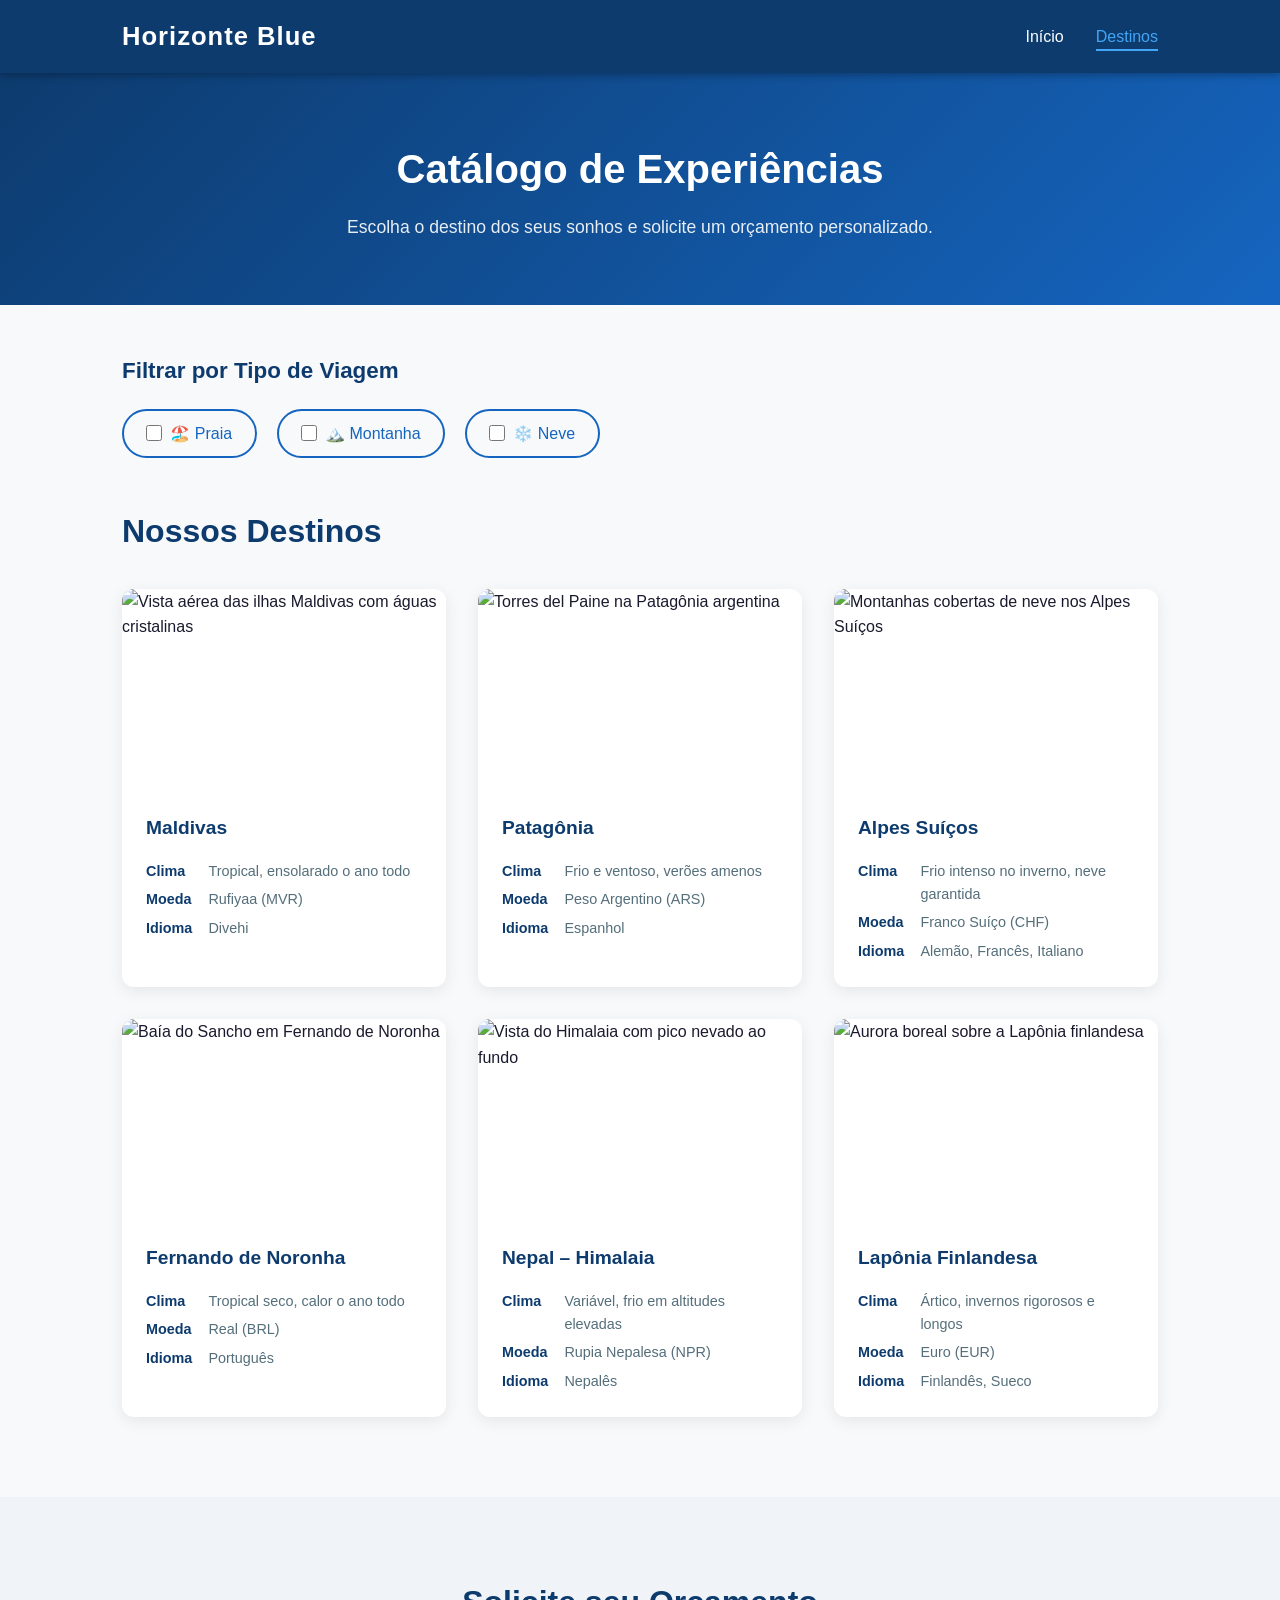
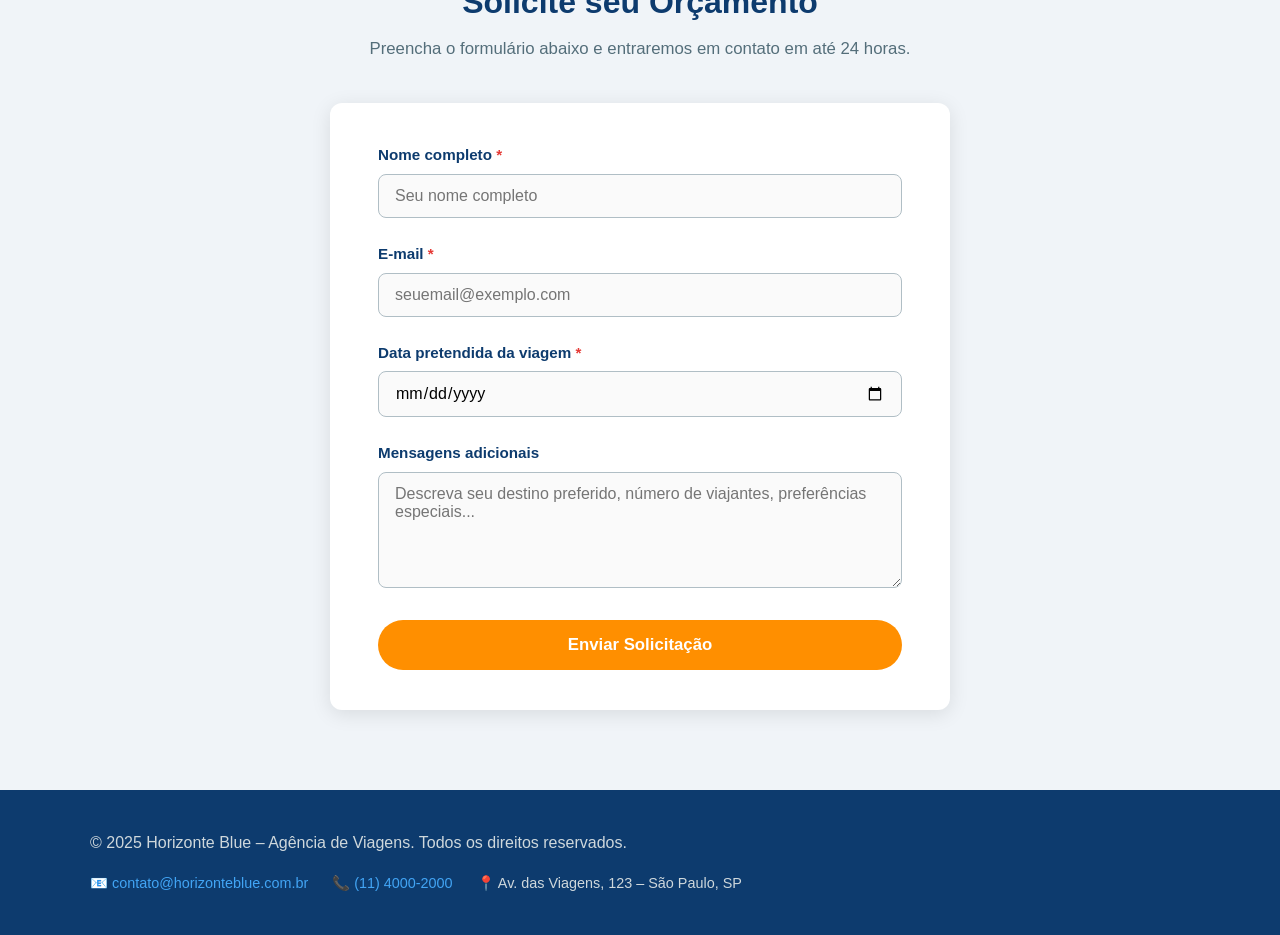
==== destinos.html @ 7f0219a8 "Create Horizonte Blue travel agency website (index.html, destinos.html, style.css) Agent-Logs-Url: h" ====
<!DOCTYPE html>
<html lang="pt-BR">
  <head>
    <meta charset="UTF-8" />
    <meta name="viewport" content="width=device-width, initial-scale=1.0" />
    <title>Destinos – Horizonte Blue</title>
    <link rel="stylesheet" href="style.css" />
  </head>
  <body>

    <header>
      <div class="header-inner">
        <h1 class="logo">Horizonte Blue</h1>
        <nav>
          <ul>
            <li><a href="index.html">Início</a></li>
            <li><a href="destinos.html" class="active">Destinos</a></li>
          </ul>
        </nav>
      </div>
    </header>

    <main>

      <!-- Título da Página -->
      <section class="page-hero">
        <h2>Catálogo de Experiências</h2>
        <p>Escolha o destino dos seus sonhos e solicite um orçamento personalizado.</p>
      </section>

      <!-- Filtros -->
      <section class="filters" id="filtros">
        <h2>Filtrar por Tipo de Viagem</h2>
        <form class="filter-form">
          <label class="filter-label">
            <input type="checkbox" name="tipo" value="praia" />
            🏖️ Praia
          </label>
          <label class="filter-label">
            <input type="checkbox" name="tipo" value="montanha" />
            🏔️ Montanha
          </label>
          <label class="filter-label">
            <input type="checkbox" name="tipo" value="neve" />
            ❄️ Neve
          </label>
        </form>
      </section>

      <!-- Cards de Destinos -->
      <section class="destinations" id="destinos">
        <h2>Nossos Destinos</h2>
        <div class="cards-grid">

          <!-- Card 1 – Maldivas -->
          <article class="card" data-tipo="praia">
            <img
              src="https://images.unsplash.com/photo-1507525428034-b723cf961d3e?w=600&q=80"
              alt="Vista aérea das ilhas Maldivas com águas cristalinas"
            />
            <div class="card-body">
              <h3>Maldivas</h3>
              <dl>
                <dt>Clima</dt>
                <dd>Tropical, ensolarado o ano todo</dd>
                <dt>Moeda</dt>
                <dd>Rufiyaa (MVR)</dd>
                <dt>Idioma</dt>
                <dd>Divehi</dd>
              </dl>
            </div>
          </article>

          <!-- Card 2 – Patagônia -->
          <article class="card" data-tipo="montanha">
            <img
              src="https://images.unsplash.com/photo-1501854140801-50d01698950b?w=600&q=80"
              alt="Torres del Paine na Patagônia argentina"
            />
            <div class="card-body">
              <h3>Patagônia</h3>
              <dl>
                <dt>Clima</dt>
                <dd>Frio e ventoso, verões amenos</dd>
                <dt>Moeda</dt>
                <dd>Peso Argentino (ARS)</dd>
                <dt>Idioma</dt>
                <dd>Espanhol</dd>
              </dl>
            </div>
          </article>

          <!-- Card 3 – Alpes Suíços -->
          <article class="card" data-tipo="neve">
            <img
              src="https://images.unsplash.com/photo-1531366936337-7c912a4589a7?w=600&q=80"
              alt="Montanhas cobertas de neve nos Alpes Suíços"
            />
            <div class="card-body">
              <h3>Alpes Suíços</h3>
              <dl>
                <dt>Clima</dt>
                <dd>Frio intenso no inverno, neve garantida</dd>
                <dt>Moeda</dt>
                <dd>Franco Suíço (CHF)</dd>
                <dt>Idioma</dt>
                <dd>Alemão, Francês, Italiano</dd>
              </dl>
            </div>
          </article>

          <!-- Card 4 – Fernando de Noronha -->
          <article class="card" data-tipo="praia">
            <img
              src="https://images.unsplash.com/photo-1589182373726-e4f658ab50f0?w=600&q=80"
              alt="Baía do Sancho em Fernando de Noronha"
            />
            <div class="card-body">
              <h3>Fernando de Noronha</h3>
              <dl>
                <dt>Clima</dt>
                <dd>Tropical seco, calor o ano todo</dd>
                <dt>Moeda</dt>
                <dd>Real (BRL)</dd>
                <dt>Idioma</dt>
                <dd>Português</dd>
              </dl>
            </div>
          </article>

          <!-- Card 5 – Nepal -->
          <article class="card" data-tipo="montanha">
            <img
              src="https://images.unsplash.com/photo-1544735716-392fe2489ffa?w=600&q=80"
              alt="Vista do Himalaia com pico nevado ao fundo"
            />
            <div class="card-body">
              <h3>Nepal – Himalaia</h3>
              <dl>
                <dt>Clima</dt>
                <dd>Variável, frio em altitudes elevadas</dd>
                <dt>Moeda</dt>
                <dd>Rupia Nepalesa (NPR)</dd>
                <dt>Idioma</dt>
                <dd>Nepalês</dd>
              </dl>
            </div>
          </article>

          <!-- Card 6 – Lapônia -->
          <article class="card" data-tipo="neve">
            <img
              src="https://images.unsplash.com/photo-1579033461380-adb47c3eb938?w=600&q=80"
              alt="Aurora boreal sobre a Lapônia finlandesa"
            />
            <div class="card-body">
              <h3>Lapônia Finlandesa</h3>
              <dl>
                <dt>Clima</dt>
                <dd>Ártico, invernos rigorosos e longos</dd>
                <dt>Moeda</dt>
                <dd>Euro (EUR)</dd>
                <dt>Idioma</dt>
                <dd>Finlandês, Sueco</dd>
              </dl>
            </div>
          </article>

        </div>
      </section>

      <!-- Formulário de Orçamento -->
      <section class="quote-form" id="orcamento">
        <h2>Solicite seu Orçamento</h2>
        <p class="section-subtitle">Preencha o formulário abaixo e entraremos em contato em até 24 horas.</p>
        <form action="#" method="post" class="form">
          <div class="form-group">
            <label for="nome">Nome completo <span class="required">*</span></label>
            <input
              type="text"
              id="nome"
              name="nome"
              placeholder="Seu nome completo"
              required
            />
          </div>
          <div class="form-group">
            <label for="email">E-mail <span class="required">*</span></label>
            <input
              type="email"
              id="email"
              name="email"
              placeholder="seuemail@exemplo.com"
              required
            />
          </div>
          <div class="form-group">
            <label for="data">Data pretendida da viagem <span class="required">*</span></label>
            <input
              type="date"
              id="data"
              name="data"
              required
            />
          </div>
          <div class="form-group">
            <label for="mensagem">Mensagens adicionais</label>
            <textarea
              id="mensagem"
              name="mensagem"
              rows="5"
              placeholder="Descreva seu destino preferido, número de viajantes, preferências especiais..."
            ></textarea>
          </div>
          <button type="submit" class="btn-primary">Enviar Solicitação</button>
        </form>
      </section>

    </main>

    <footer>
      <div class="footer-inner">
        <p>&copy; 2025 Horizonte Blue – Agência de Viagens. Todos os direitos reservados.</p>
        <address>
          <p>📧 <a href="mailto:contato@horizonteblue.com.br">contato@horizonteblue.com.br</a></p>
          <p>📞 <a href="tel:+551140002000">(11) 4000-2000</a></p>
          <p>📍 Av. das Viagens, 123 – São Paulo, SP</p>
        </address>
      </div>
    </footer>

  </body>
</html>
---- style.css ----
/* =====================================================
   style.css – Horizonte Blue Agência de Viagens
   ===================================================== */

/* ── Reset & Base ── */
*, *::before, *::after {
  box-sizing: border-box;
  margin: 0;
  padding: 0;
}

html {
  scroll-behavior: smooth;
}

body {
  font-family: 'Segoe UI', Tahoma, Geneva, Verdana, sans-serif;
  font-size: 16px;
  line-height: 1.6;
  color: #1a1a2e;
  background-color: #f8f9fa;
}

img {
  max-width: 100%;
  height: auto;
  display: block;
}

a {
  color: inherit;
  text-decoration: none;
}

ul {
  list-style: none;
}

/* ── Colors ── */
:root {
  --blue-dark:   #0d3b6e;
  --blue-mid:    #1565c0;
  --blue-light:  #42a5f5;
  --accent:      #ff8f00;
  --accent-dark: #e65100;
  --white:       #ffffff;
  --gray-light:  #f0f4f8;
  --gray-mid:    #b0bec5;
  --text-dark:   #1a1a2e;
}

/* ── Typography helpers ── */
h2 {
  font-size: 2rem;
  color: var(--blue-dark);
  margin-bottom: 0.5rem;
}

h3 {
  font-size: 1.25rem;
  color: var(--blue-dark);
  margin-bottom: 0.5rem;
}

.section-subtitle {
  color: #546e7a;
  margin-bottom: 2rem;
  font-size: 1.05rem;
}

/* ── Header ── */
header {
  background-color: var(--blue-dark);
  color: var(--white);
  position: sticky;
  top: 0;
  z-index: 100;
  box-shadow: 0 2px 8px rgba(0, 0, 0, 0.3);
}

.header-inner {
  max-width: 1100px;
  margin: 0 auto;
  padding: 1rem 2rem;
  display: flex;
  align-items: center;
  justify-content: space-between;
  flex-wrap: wrap;
  gap: 1rem;
}

.logo {
  font-size: 1.6rem;
  font-weight: 700;
  letter-spacing: 1px;
  color: var(--white);
}

.logo span {
  color: var(--blue-light);
}

/* ── Navigation ── */
nav ul {
  display: flex;
  gap: 2rem;
}

nav a {
  color: var(--white);
  font-weight: 500;
  padding: 0.3rem 0;
  border-bottom: 2px solid transparent;
  transition: border-color 0.2s, color 0.2s;
}

nav a:hover,
nav a.active {
  color: var(--blue-light);
  border-bottom-color: var(--blue-light);
}

/* ── Hero / Banner ── */
.hero {
  background: linear-gradient(135deg, var(--blue-dark) 0%, var(--blue-mid) 60%, var(--blue-light) 100%);
  color: var(--white);
  text-align: center;
  padding: 6rem 2rem;
}

.hero-content {
  max-width: 700px;
  margin: 0 auto;
}

.hero h2 {
  font-size: 3rem;
  color: var(--white);
  margin-bottom: 1rem;
  text-shadow: 0 2px 6px rgba(0, 0, 0, 0.3);
}

.hero p {
  font-size: 1.15rem;
  margin-bottom: 2rem;
  opacity: 0.95;
}

/* ── Page Hero (destinos.html) ── */
.page-hero {
  background: linear-gradient(135deg, var(--blue-dark) 0%, var(--blue-mid) 100%);
  color: var(--white);
  text-align: center;
  padding: 4rem 2rem;
}

.page-hero h2 {
  font-size: 2.5rem;
  color: var(--white);
  margin-bottom: 0.75rem;
}

.page-hero p {
  font-size: 1.1rem;
  opacity: 0.9;
}

/* ── Button ── */
.btn-primary {
  display: inline-block;
  background-color: var(--accent);
  color: var(--white);
  font-weight: 700;
  font-size: 1rem;
  padding: 0.85rem 2.2rem;
  border-radius: 50px;
  border: none;
  cursor: pointer;
  transition: background-color 0.2s, transform 0.15s;
  text-decoration: none;
}

.btn-primary:hover {
  background-color: var(--accent-dark);
  transform: translateY(-2px);
}

/* ── Services ── */
.services {
  max-width: 1100px;
  margin: 0 auto;
  padding: 5rem 2rem;
  text-align: center;
}

.services h2 {
  margin-bottom: 0.5rem;
}

.services-list {
  display: grid;
  grid-template-columns: repeat(auto-fit, minmax(260px, 1fr));
  gap: 2rem;
  margin-top: 2.5rem;
}

.service-item {
  background: var(--white);
  border-radius: 12px;
  padding: 2.5rem 2rem;
  box-shadow: 0 4px 16px rgba(0, 0, 0, 0.08);
  transition: transform 0.2s, box-shadow 0.2s;
}

.service-item:hover {
  transform: translateY(-4px);
  box-shadow: 0 8px 24px rgba(0, 0, 0, 0.12);
}

.service-icon {
  font-size: 2.5rem;
  display: block;
  margin-bottom: 1rem;
}

.service-item p {
  color: #546e7a;
  font-size: 0.95rem;
}

/* ── Pricing Table ── */
.pricing {
  background-color: var(--gray-light);
  padding: 5rem 2rem;
  text-align: center;
}

.pricing h2 {
  margin-bottom: 0.5rem;
}

.table-wrapper {
  overflow-x: auto;
  max-width: 900px;
  margin: 0 auto;
}

table {
  width: 100%;
  border-collapse: collapse;
  background: var(--white);
  border-radius: 12px;
  overflow: hidden;
  box-shadow: 0 4px 20px rgba(0, 0, 0, 0.1);
}

thead tr {
  background-color: var(--blue-dark);
  color: var(--white);
}

th {
  padding: 1.1rem 1.5rem;
  font-size: 1rem;
  text-align: center;
}

th:first-child {
  text-align: left;
}

td {
  padding: 0.9rem 1.5rem;
  border-bottom: 1px solid #e0e0e0;
  text-align: center;
}

td:first-child {
  text-align: left;
  font-weight: 500;
  color: var(--blue-dark);
}

tbody tr:last-child td {
  border-bottom: none;
}

tbody tr:nth-child(even) {
  background-color: #f5f8ff;
}

.plan-econômico  { background-color: #37474f; }
.plan-executivo  { background-color: var(--blue-mid); }
.plan-vip        { background-color: var(--accent); }

.price-row td {
  background-color: var(--gray-light);
}

.price {
  font-size: 1.2rem;
  color: var(--blue-dark);
}

/* ── Video Section ── */
.video-section {
  max-width: 1100px;
  margin: 0 auto;
  padding: 5rem 2rem;
  text-align: center;
}

.video-section h2 {
  margin-bottom: 0.5rem;
}

.video-wrapper {
  position: relative;
  padding-bottom: 56.25%; /* 16:9 */
  height: 0;
  overflow: hidden;
  border-radius: 12px;
  box-shadow: 0 8px 32px rgba(0, 0, 0, 0.2);
  margin-top: 1.5rem;
}

.video-wrapper iframe {
  position: absolute;
  inset: 0;
  width: 100%;
  height: 100%;
  border: none;
}

/* ── Filters ── */
.filters {
  max-width: 1100px;
  margin: 0 auto;
  padding: 3rem 2rem 1rem;
}

.filters h2 {
  margin-bottom: 1.25rem;
  font-size: 1.4rem;
}

.filter-form {
  display: flex;
  flex-wrap: wrap;
  gap: 1.25rem;
}

.filter-label {
  display: flex;
  align-items: center;
  gap: 0.5rem;
  font-size: 1rem;
  font-weight: 500;
  cursor: pointer;
  padding: 0.6rem 1.4rem;
  border: 2px solid var(--blue-mid);
  border-radius: 50px;
  transition: background-color 0.2s, color 0.2s;
  color: var(--blue-mid);
}

.filter-label:hover {
  background-color: var(--blue-mid);
  color: var(--white);
}

.filter-label input[type="checkbox"] {
  accent-color: var(--blue-mid);
  width: 1rem;
  height: 1rem;
}

/* ── Destination Cards ── */
.destinations {
  max-width: 1100px;
  margin: 0 auto;
  padding: 2rem 2rem 5rem;
}

.destinations h2 {
  margin-bottom: 2rem;
}

.cards-grid {
  display: grid;
  grid-template-columns: repeat(auto-fill, minmax(300px, 1fr));
  gap: 2rem;
}

.card {
  background: var(--white);
  border-radius: 12px;
  overflow: hidden;
  box-shadow: 0 4px 16px rgba(0, 0, 0, 0.08);
  transition: transform 0.2s, box-shadow 0.2s;
}

.card:hover {
  transform: translateY(-4px);
  box-shadow: 0 8px 28px rgba(0, 0, 0, 0.14);
}

.card img {
  width: 100%;
  height: 200px;
  object-fit: cover;
}

.card-body {
  padding: 1.5rem;
}

.card-body h3 {
  margin-bottom: 1rem;
  font-size: 1.2rem;
}

/* ── Definition List (dl) ── */
dl {
  display: grid;
  grid-template-columns: auto 1fr;
  gap: 0.35rem 1rem;
}

dt {
  font-weight: 700;
  color: var(--blue-dark);
  font-size: 0.9rem;
  align-self: start;
}

dd {
  color: #546e7a;
  font-size: 0.9rem;
}

/* ── Quote Form ── */
.quote-form {
  background-color: var(--gray-light);
  padding: 5rem 2rem;
}

.quote-form h2 {
  text-align: center;
  margin-bottom: 0.5rem;
}

.quote-form .section-subtitle {
  text-align: center;
  margin-bottom: 2.5rem;
}

.form {
  max-width: 620px;
  margin: 0 auto;
  background: var(--white);
  padding: 2.5rem 3rem;
  border-radius: 12px;
  box-shadow: 0 4px 20px rgba(0, 0, 0, 0.1);
}

.form-group {
  margin-bottom: 1.5rem;
}

.form-group label {
  display: block;
  font-weight: 600;
  margin-bottom: 0.4rem;
  color: var(--blue-dark);
  font-size: 0.95rem;
}

.form-group input,
.form-group textarea {
  width: 100%;
  padding: 0.75rem 1rem;
  border: 1.5px solid #b0bec5;
  border-radius: 8px;
  font-size: 1rem;
  font-family: inherit;
  transition: border-color 0.2s, box-shadow 0.2s;
  background-color: #fafafa;
}

.form-group input:focus,
.form-group textarea:focus {
  outline: none;
  border-color: var(--blue-mid);
  box-shadow: 0 0 0 3px rgba(21, 101, 192, 0.15);
  background-color: var(--white);
}

.form-group textarea {
  resize: vertical;
}

.required {
  color: #e53935;
}

.form .btn-primary {
  width: 100%;
  font-size: 1.05rem;
  padding: 0.95rem;
}

/* ── Footer ── */
footer {
  background-color: var(--blue-dark);
  color: #cfd8dc;
  padding: 2.5rem 2rem;
}

.footer-inner {
  max-width: 1100px;
  margin: 0 auto;
  display: flex;
  flex-wrap: wrap;
  align-items: center;
  justify-content: space-between;
  gap: 1rem;
}

footer address {
  font-style: normal;
  display: flex;
  flex-wrap: wrap;
  gap: 0.5rem 1.5rem;
}

footer address p {
  font-size: 0.9rem;
}

footer a {
  color: var(--blue-light);
  transition: color 0.2s;
}

footer a:hover {
  color: var(--white);
}

/* ── Responsive ── */
@media (max-width: 640px) {
  .hero h2     { font-size: 2rem; }
  .page-hero h2 { font-size: 1.8rem; }
  h2           { font-size: 1.6rem; }

  .header-inner {
    flex-direction: column;
    text-align: center;
  }

  nav ul {
    gap: 1rem;
  }

  .form {
    padding: 2rem 1.5rem;
  }

  .footer-inner {
    flex-direction: column;
    text-align: center;
  }

  footer address {
    justify-content: center;
  }
}
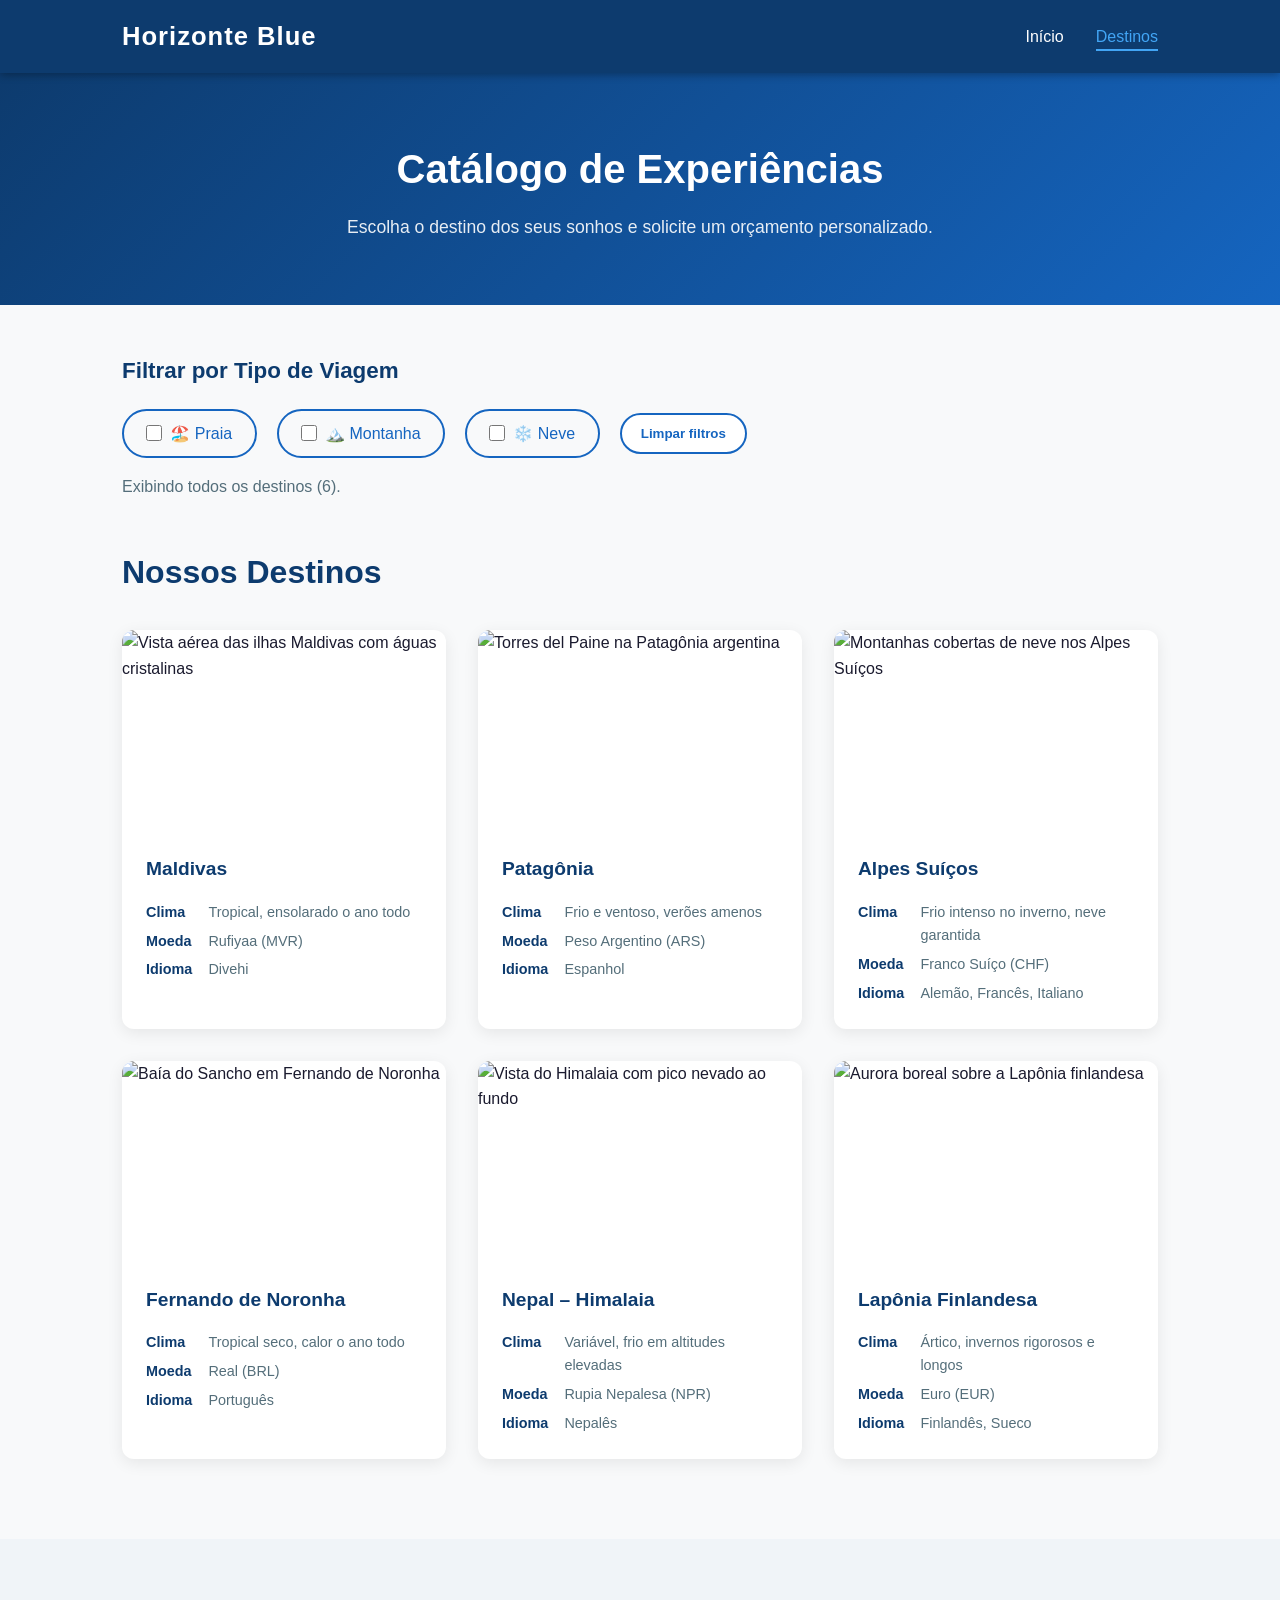
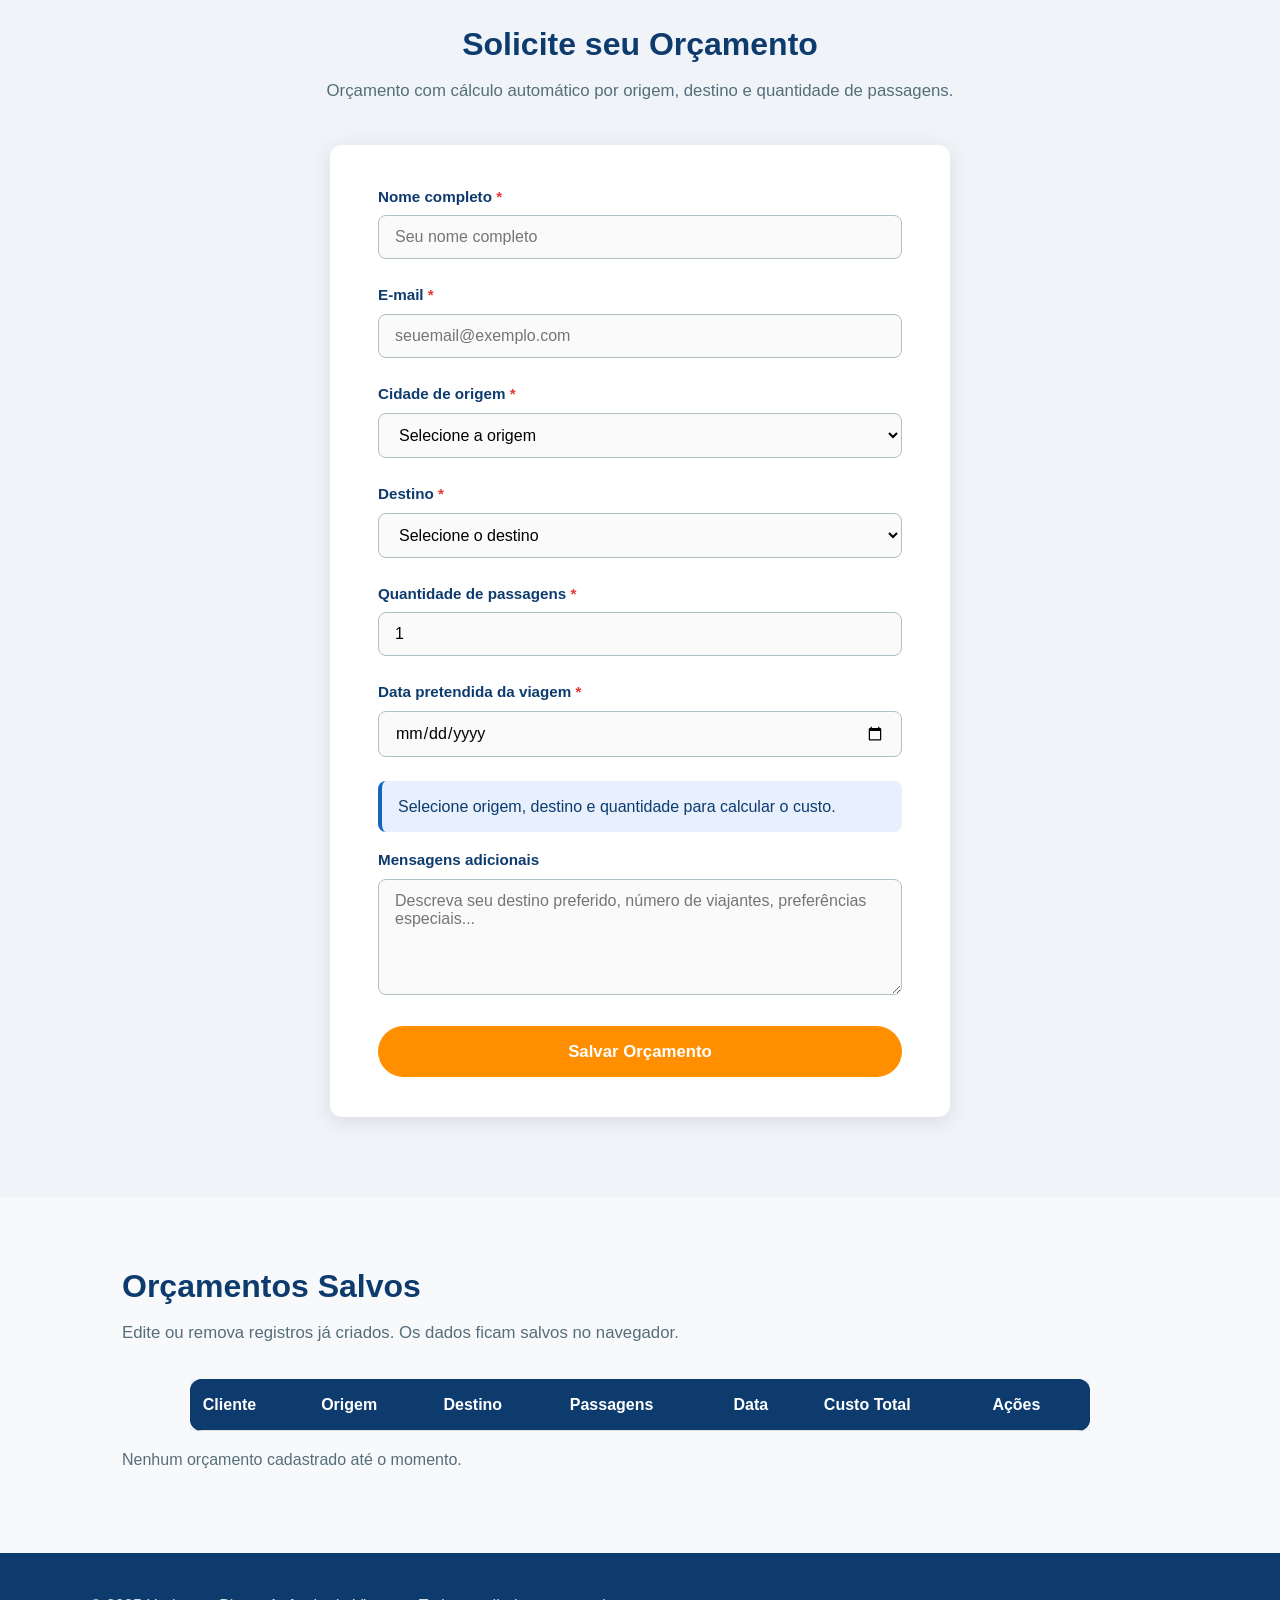
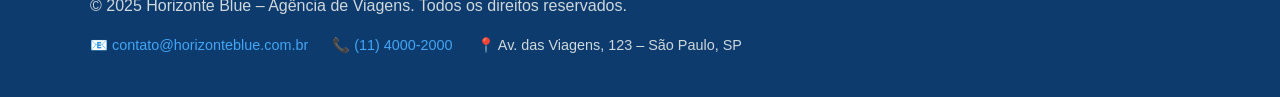
==== commit ff8b8655: "ok Melhorias de interface" ====
--- a/destinos.html
+++ b/destinos.html
@@ -44,7 +44,9 @@
             <input type="checkbox" name="tipo" value="neve" />
             ❄️ Neve
           </label>
+          <button type="button" id="limpar-filtros" class="btn-secondary">Limpar filtros</button>
         </form>
+        <p id="filtro-status" class="filter-status">Exibindo todos os destinos.</p>
       </section>
 
       <!-- Cards de Destinos -->
@@ -53,7 +55,7 @@
         <div class="cards-grid">
 
           <!-- Card 1 – Maldivas -->
-          <article class="card" data-tipo="praia">
+          <article class="card" data-tipo="praia" data-destino="Maldivas">
             <img
               src="https://images.unsplash.com/photo-1507525428034-b723cf961d3e?w=600&q=80"
               alt="Vista aérea das ilhas Maldivas com águas cristalinas"
@@ -72,7 +74,7 @@
           </article>
 
           <!-- Card 2 – Patagônia -->
-          <article class="card" data-tipo="montanha">
+          <article class="card" data-tipo="montanha" data-destino="Patagônia">
             <img
               src="https://images.unsplash.com/photo-1501854140801-50d01698950b?w=600&q=80"
               alt="Torres del Paine na Patagônia argentina"
@@ -91,7 +93,7 @@
           </article>
 
           <!-- Card 3 – Alpes Suíços -->
-          <article class="card" data-tipo="neve">
+          <article class="card" data-tipo="neve" data-destino="Alpes Suíços">
             <img
               src="https://images.unsplash.com/photo-1531366936337-7c912a4589a7?w=600&q=80"
               alt="Montanhas cobertas de neve nos Alpes Suíços"
@@ -110,7 +112,7 @@
           </article>
 
           <!-- Card 4 – Fernando de Noronha -->
-          <article class="card" data-tipo="praia">
+          <article class="card" data-tipo="praia" data-destino="Fernando de Noronha">
             <img
               src="https://images.unsplash.com/photo-1589182373726-e4f658ab50f0?w=600&q=80"
               alt="Baía do Sancho em Fernando de Noronha"
@@ -129,7 +131,7 @@
           </article>
 
           <!-- Card 5 – Nepal -->
-          <article class="card" data-tipo="montanha">
+          <article class="card" data-tipo="montanha" data-destino="Nepal – Himalaia">
             <img
               src="https://images.unsplash.com/photo-1544735716-392fe2489ffa?w=600&q=80"
               alt="Vista do Himalaia com pico nevado ao fundo"
@@ -148,7 +150,7 @@
           </article>
 
           <!-- Card 6 – Lapônia -->
-          <article class="card" data-tipo="neve">
+          <article class="card" data-tipo="neve" data-destino="Lapônia Finlandesa">
             <img
               src="https://images.unsplash.com/photo-1579033461380-adb47c3eb938?w=600&q=80"
               alt="Aurora boreal sobre a Lapônia finlandesa"
@@ -172,8 +174,9 @@
       <!-- Formulário de Orçamento -->
       <section class="quote-form" id="orcamento">
         <h2>Solicite seu Orçamento</h2>
-        <p class="section-subtitle">Preencha o formulário abaixo e entraremos em contato em até 24 horas.</p>
-        <form action="#" method="post" class="form">
+        <p class="section-subtitle">Orçamento com cálculo automático por origem, destino e quantidade de passagens.</p>
+        <form action="#" method="post" class="form" id="budget-form">
+          <input type="hidden" id="orcamento-id" />
           <div class="form-group">
             <label for="nome">Nome completo <span class="required">*</span></label>
             <input
@@ -195,6 +198,40 @@
             />
           </div>
           <div class="form-group">
+            <label for="origem">Cidade de origem <span class="required">*</span></label>
+            <select id="origem" name="origem" required>
+              <option value="">Selecione a origem</option>
+              <option value="São Paulo">São Paulo</option>
+              <option value="Rio de Janeiro">Rio de Janeiro</option>
+              <option value="Brasília">Brasília</option>
+              <option value="Recife">Recife</option>
+              <option value="Porto Alegre">Porto Alegre</option>
+            </select>
+          </div>
+          <div class="form-group">
+            <label for="destino">Destino <span class="required">*</span></label>
+            <select id="destino" name="destino" required>
+              <option value="">Selecione o destino</option>
+              <option value="Maldivas">Maldivas</option>
+              <option value="Patagônia">Patagônia</option>
+              <option value="Alpes Suíços">Alpes Suíços</option>
+              <option value="Fernando de Noronha">Fernando de Noronha</option>
+              <option value="Nepal – Himalaia">Nepal – Himalaia</option>
+              <option value="Lapônia Finlandesa">Lapônia Finlandesa</option>
+            </select>
+          </div>
+          <div class="form-group">
+            <label for="passagens">Quantidade de passagens <span class="required">*</span></label>
+            <input
+              type="number"
+              id="passagens"
+              name="passagens"
+              min="1"
+              value="1"
+              required
+            />
+          </div>
+          <div class="form-group">
             <label for="data">Data pretendida da viagem <span class="required">*</span></label>
             <input
               type="date"
@@ -203,6 +240,7 @@
               required
             />
           </div>
+          <p id="estimativa" class="cost-preview">Selecione origem, destino e quantidade para calcular o custo.</p>
           <div class="form-group">
             <label for="mensagem">Mensagens adicionais</label>
             <textarea
@@ -212,8 +250,33 @@
               placeholder="Descreva seu destino preferido, número de viajantes, preferências especiais..."
             ></textarea>
           </div>
-          <button type="submit" class="btn-primary">Enviar Solicitação</button>
+          <div class="form-actions">
+            <button type="submit" class="btn-primary" id="salvar-orcamento">Salvar Orçamento</button>
+            <button type="button" class="btn-secondary" id="cancelar-edicao">Cancelar Edição</button>
+          </div>
         </form>
+      </section>
+
+      <section class="budgets" id="lista-orcamentos">
+        <h2>Orçamentos Salvos</h2>
+        <p class="section-subtitle">Edite ou remova registros já criados. Os dados ficam salvos no navegador.</p>
+        <div class="table-wrapper">
+          <table class="budget-table">
+            <thead>
+              <tr>
+                <th>Cliente</th>
+                <th>Origem</th>
+                <th>Destino</th>
+                <th>Passagens</th>
+                <th>Data</th>
+                <th>Custo Total</th>
+                <th>Ações</th>
+              </tr>
+            </thead>
+            <tbody id="budget-list"></tbody>
+          </table>
+        </div>
+        <p id="budget-empty" class="budget-empty">Nenhum orçamento cadastrado até o momento.</p>
       </section>
 
     </main>
@@ -229,5 +292,7 @@
       </div>
     </footer>
 
+    <script src="app.js"></script>
+
   </body>
 </html>
--- a/style.css
+++ b/style.css
@@ -228,6 +228,47 @@
   font-size: 0.95rem;
 }
 
+/* ── Promotions, Insurance and Standard Itineraries ── */
+.promotions,
+.insurance-procedures,
+.standard-itineraries {
+  max-width: 1100px;
+  margin: 0 auto;
+  padding: 4rem 2rem;
+}
+
+.promo-grid,
+.itinerary-grid {
+  display: grid;
+  grid-template-columns: repeat(auto-fit, minmax(250px, 1fr));
+  gap: 1.5rem;
+}
+
+.promo-card,
+.itinerary-card,
+.doc-card {
+  background: var(--white);
+  border-radius: 12px;
+  box-shadow: 0 4px 16px rgba(0, 0, 0, 0.08);
+  padding: 1.5rem;
+}
+
+.promo-card p,
+.itinerary-card p,
+.doc-card p,
+.doc-card li {
+  color: #546e7a;
+}
+
+.doc-card ol {
+  margin-top: 1rem;
+  padding-left: 1.2rem;
+}
+
+.doc-card li + li {
+  margin-top: 0.5rem;
+}
+
 /* ── Pricing Table ── */
 .pricing {
   background-color: var(--gray-light);
@@ -348,6 +389,7 @@
   display: flex;
   flex-wrap: wrap;
   gap: 1.25rem;
+  align-items: center;
 }
 
 .filter-label {
@@ -375,6 +417,30 @@
   height: 1rem;
 }
 
+.filter-status {
+  margin-top: 1rem;
+  color: #546e7a;
+}
+
+.btn-secondary {
+  display: inline-flex;
+  align-items: center;
+  justify-content: center;
+  background-color: var(--white);
+  color: var(--blue-mid);
+  border: 2px solid var(--blue-mid);
+  border-radius: 50px;
+  padding: 0.7rem 1.2rem;
+  font-weight: 700;
+  cursor: pointer;
+  transition: background-color 0.2s, color 0.2s;
+}
+
+.btn-secondary:hover {
+  background-color: var(--blue-mid);
+  color: var(--white);
+}
+
 /* ── Destination Cards ── */
 .destinations {
   max-width: 1100px;
@@ -405,6 +471,10 @@
   box-shadow: 0 8px 28px rgba(0, 0, 0, 0.14);
 }
 
+.card.is-hidden {
+  display: none;
+}
+
 .card img {
   width: 100%;
   height: 200px;
@@ -477,7 +547,8 @@
 }
 
 .form-group input,
-.form-group textarea {
+.form-group textarea,
+.form-group select {
   width: 100%;
   padding: 0.75rem 1rem;
   border: 1.5px solid #b0bec5;
@@ -489,7 +560,8 @@
 }
 
 .form-group input:focus,
-.form-group textarea:focus {
+.form-group textarea:focus,
+.form-group select:focus {
   outline: none;
   border-color: var(--blue-mid);
   box-shadow: 0 0 0 3px rgba(21, 101, 192, 0.15);
@@ -505,9 +577,82 @@
 }
 
 .form .btn-primary {
-  width: 100%;
   font-size: 1.05rem;
   padding: 0.95rem;
+}
+
+.cost-preview {
+  background-color: #e8f0fe;
+  color: var(--blue-dark);
+  border-left: 4px solid var(--blue-mid);
+  padding: 0.8rem 1rem;
+  border-radius: 8px;
+  margin-bottom: 1rem;
+}
+
+.form-actions {
+  display: flex;
+  gap: 0.8rem;
+}
+
+.form-actions .btn-primary,
+.form-actions .btn-secondary {
+  flex: 1;
+}
+
+#cancelar-edicao {
+  display: none;
+}
+
+/* ── Budget list ── */
+.budgets {
+  max-width: 1100px;
+  margin: 0 auto;
+  padding: 4rem 2rem 5rem;
+}
+
+.budget-table {
+  width: 100%;
+  border-collapse: collapse;
+  background-color: var(--white);
+}
+
+.budget-table th,
+.budget-table td {
+  padding: 0.8rem;
+  border-bottom: 1px solid #e0e0e0;
+  text-align: left;
+  vertical-align: middle;
+}
+
+.budget-table th {
+  background-color: var(--blue-dark);
+  color: var(--white);
+}
+
+.actions-cell {
+  display: flex;
+  flex-wrap: wrap;
+  gap: 0.4rem;
+}
+
+.btn-table {
+  background-color: var(--blue-mid);
+  color: var(--white);
+  border: none;
+  border-radius: 6px;
+  padding: 0.4rem 0.6rem;
+  font-size: 0.85rem;
+  cursor: pointer;
+}
+
+.btn-table.danger {
+  background-color: #c62828;
+}
+
+.budget-empty {
+  margin-top: 1rem;
+  color: #546e7a;
 }
 
 /* ── Footer ── */
@@ -566,6 +711,14 @@
     padding: 2rem 1.5rem;
   }
 
+  .form-actions {
+    flex-direction: column;
+  }
+
+  .budget-table {
+    min-width: 800px;
+  }
+
   .footer-inner {
     flex-direction: column;
     text-align: center;
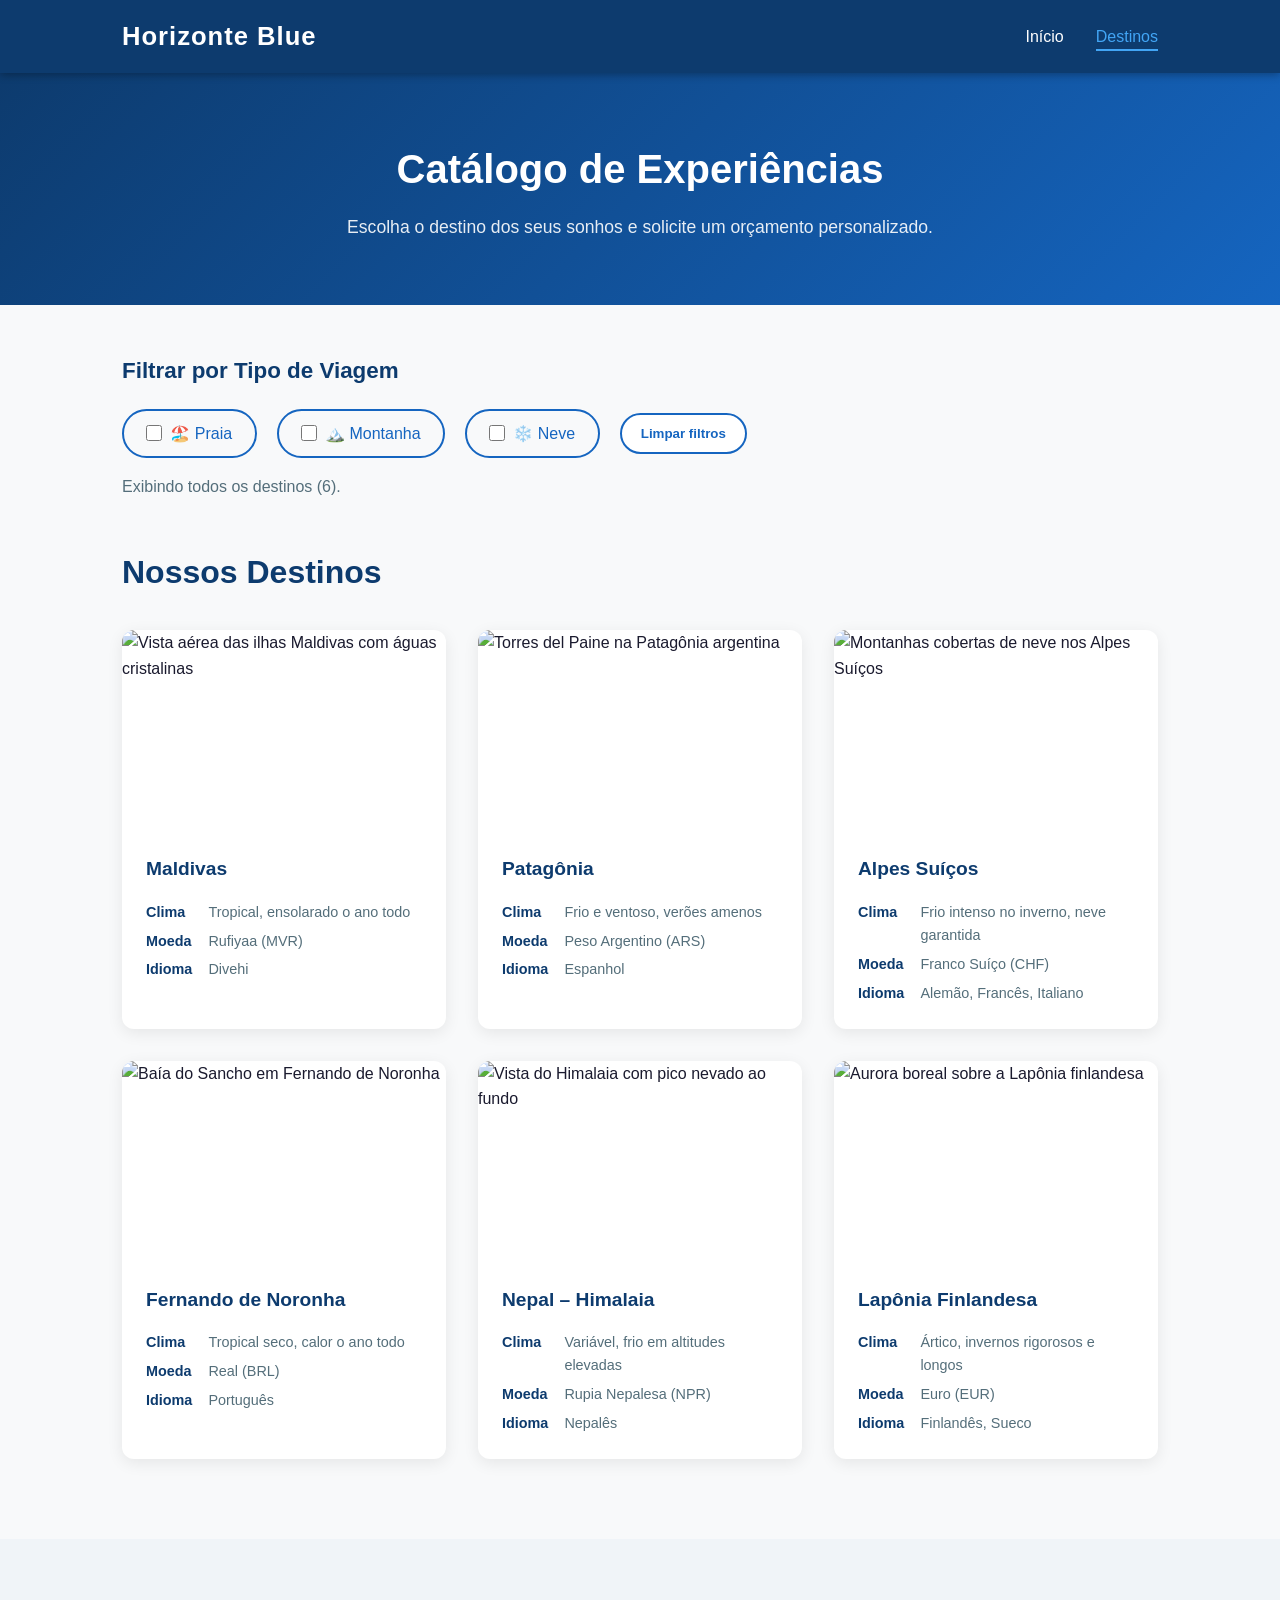
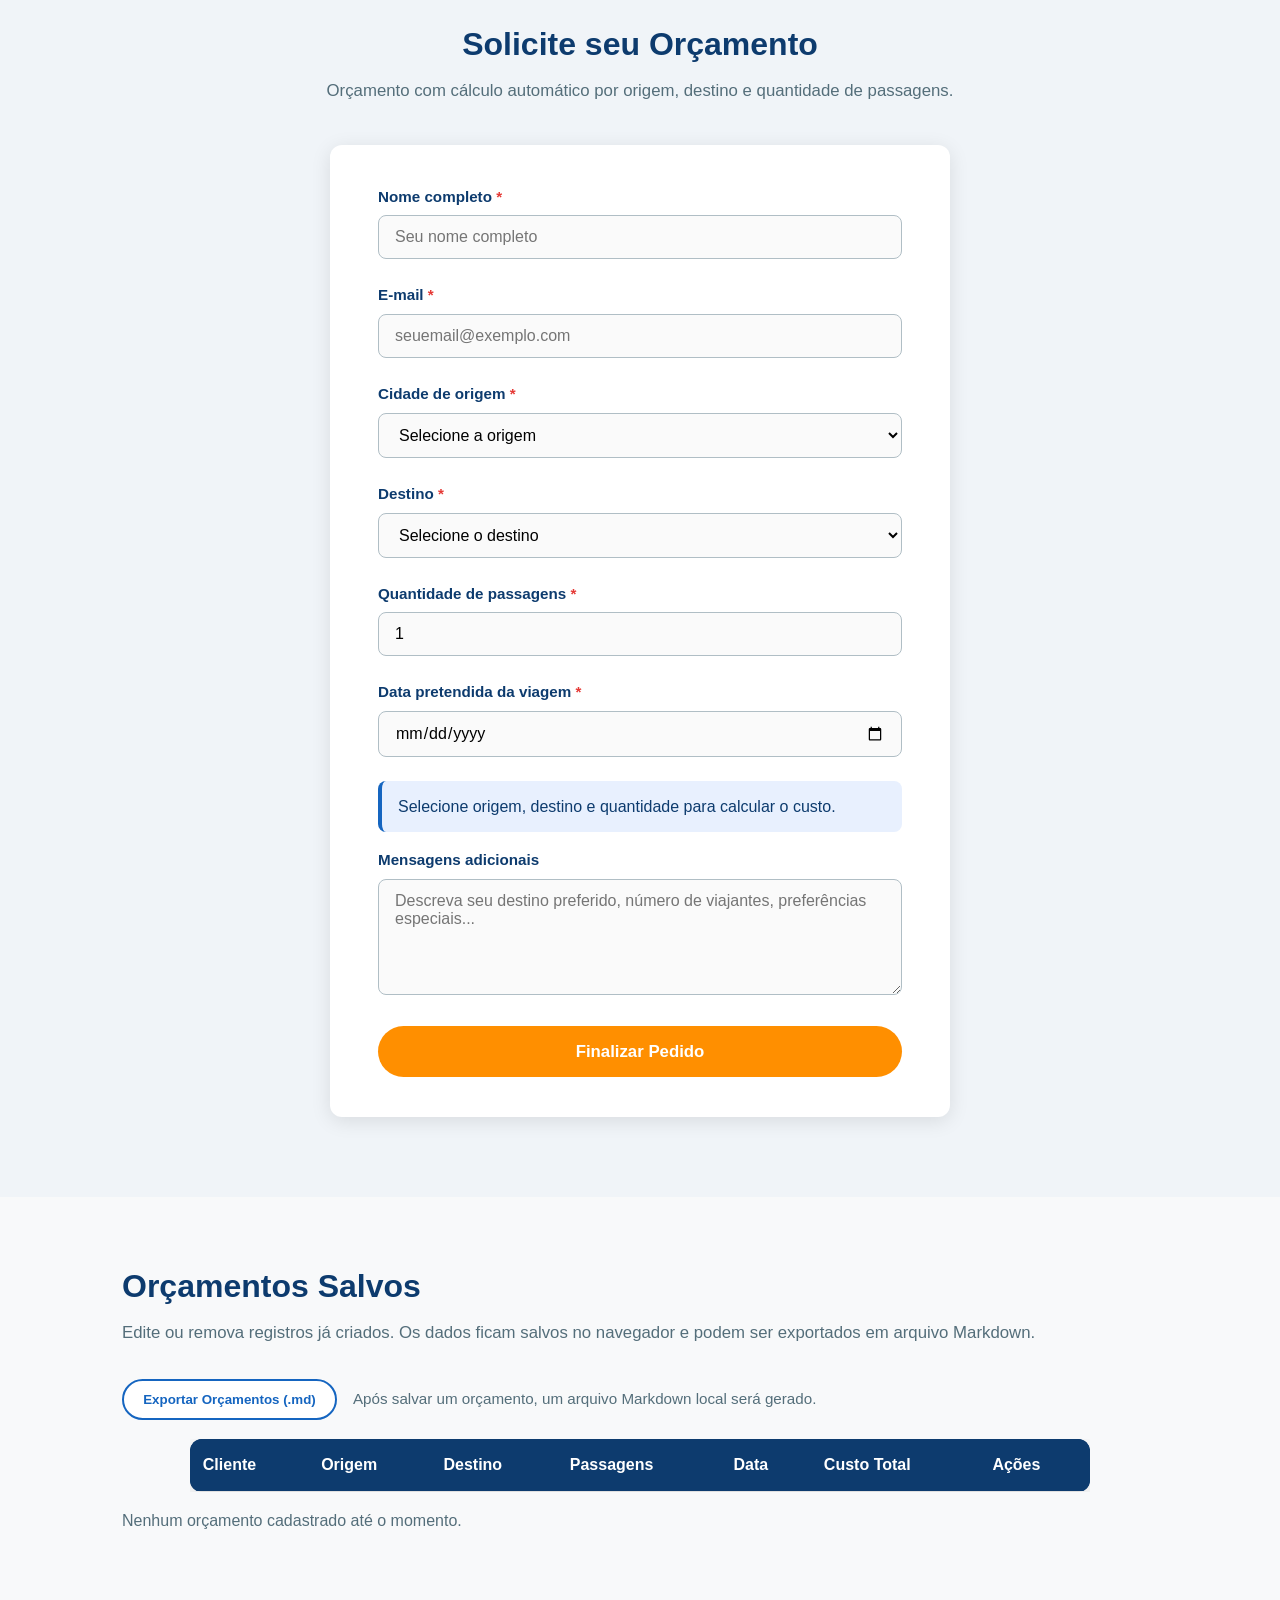
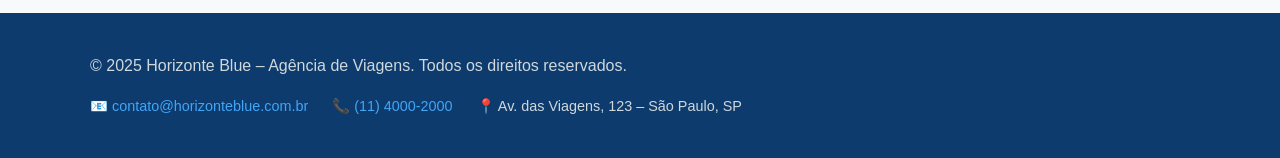
==== commit 19c65cf7: "feat: salvar pedidos em markdown e atualizar fluxo de orçamento" ====
--- a/destinos.html
+++ b/destinos.html
@@ -57,7 +57,7 @@
           <!-- Card 1 – Maldivas -->
           <article class="card" data-tipo="praia" data-destino="Maldivas">
             <img
-              src="https://images.unsplash.com/photo-1507525428034-b723cf961d3e?w=600&q=80"
+              src="https://encrypted-tbn0.gstatic.com/licensed-image?q=tbn:ANd9GcRMs9tIkYatIN9qNUowmUF2cMGLBkAVflhLWFaNmBjXb6IHGlDJO6yE8G0viqb-xuyKyhN3B-J1hW0eNM4MC8IOkcw&s=19"
               alt="Vista aérea das ilhas Maldivas com águas cristalinas"
             />
             <div class="card-body">
@@ -76,7 +76,7 @@
           <!-- Card 2 – Patagônia -->
           <article class="card" data-tipo="montanha" data-destino="Patagônia">
             <img
-              src="https://images.unsplash.com/photo-1501854140801-50d01698950b?w=600&q=80"
+              src="https://encrypted-tbn0.gstatic.com/licensed-image?q=tbn:ANd9GcRQOjTpO6inZW06lScYMrlAwJEqKPho_paBozW8z_ux6uSMNKrY7yiS1EwtwwrEX0-OSieAtM5dmrp-ymvlN17ygyU&s=19"
               alt="Torres del Paine na Patagônia argentina"
             />
             <div class="card-body">
@@ -95,7 +95,7 @@
           <!-- Card 3 – Alpes Suíços -->
           <article class="card" data-tipo="neve" data-destino="Alpes Suíços">
             <img
-              src="https://images.unsplash.com/photo-1531366936337-7c912a4589a7?w=600&q=80"
+              src="https://encrypted-tbn0.gstatic.com/licensed-image?q=tbn:ANd9GcQH3_r_aOZ3xIUXVDFqPHJM0g9d-mCfebNj-cLyEqcCyEdluoR-aqj1Nvbxq3G3n4EqUsGytdBoBbQQlusSGQaS4ygn&s=19"
               alt="Montanhas cobertas de neve nos Alpes Suíços"
             />
             <div class="card-body">
@@ -114,7 +114,7 @@
           <!-- Card 4 – Fernando de Noronha -->
           <article class="card" data-tipo="praia" data-destino="Fernando de Noronha">
             <img
-              src="https://images.unsplash.com/photo-1589182373726-e4f658ab50f0?w=600&q=80"
+              src="https://encrypted-tbn0.gstatic.com/licensed-image?q=tbn:ANd9GcQic3PchZsYylPRj7yOxwMTb3ZjbVFlxVG_kmF06uq06IsLFAaNCtp8CZhnREysYRdo13YHRLGVAvYhdYPf8u75D4c&s=19"
               alt="Baía do Sancho em Fernando de Noronha"
             />
             <div class="card-body">
@@ -133,7 +133,7 @@
           <!-- Card 5 – Nepal -->
           <article class="card" data-tipo="montanha" data-destino="Nepal – Himalaia">
             <img
-              src="https://images.unsplash.com/photo-1544735716-392fe2489ffa?w=600&q=80"
+              src="https://encrypted-tbn0.gstatic.com/licensed-image?q=tbn:ANd9GcQa6AcQzYAonD63w6tX58JsEih73eUIavEZGr4-I5KwbcaerK9zTA-QKBwDay3eECKkqpydLSPaiXhShnFp57qyu8o&s=19"
               alt="Vista do Himalaia com pico nevado ao fundo"
             />
             <div class="card-body">
@@ -152,7 +152,7 @@
           <!-- Card 6 – Lapônia -->
           <article class="card" data-tipo="neve" data-destino="Lapônia Finlandesa">
             <img
-              src="https://images.unsplash.com/photo-1579033461380-adb47c3eb938?w=600&q=80"
+              src="https://lh3.googleusercontent.com/gps-cs-s/APNQkAF6VwutcNPfPBx6tGQxAz3H-WQQL7g3SO1jAU-yNEGXIrf-O_x5NPXWIKjaN8UBcvkDg-6PkoRT086UhKImiHALBHBr5D5uvAiFX45aUFw7OoneiW8AZsnd4INv8eJSIWOB5aiD=w675-h390-n-k-no"
               alt="Aurora boreal sobre a Lapônia finlandesa"
             />
             <div class="card-body">
@@ -251,7 +251,7 @@
             ></textarea>
           </div>
           <div class="form-actions">
-            <button type="submit" class="btn-primary" id="salvar-orcamento">Salvar Orçamento</button>
+            <button type="submit" class="btn-primary" id="salvar-orcamento">Finalizar Pedido</button>
             <button type="button" class="btn-secondary" id="cancelar-edicao">Cancelar Edição</button>
           </div>
         </form>
@@ -259,7 +259,11 @@
 
       <section class="budgets" id="lista-orcamentos">
         <h2>Orçamentos Salvos</h2>
-        <p class="section-subtitle">Edite ou remova registros já criados. Os dados ficam salvos no navegador.</p>
+        <p class="section-subtitle">Edite ou remova registros já criados. Os dados ficam salvos no navegador e podem ser exportados em arquivo Markdown.</p>
+        <div class="markdown-actions">
+          <button type="button" class="btn-secondary" id="exportar-markdown">Exportar Orçamentos (.md)</button>
+          <p id="markdown-status" class="markdown-status">Após salvar um orçamento, um arquivo Markdown local será gerado.</p>
+        </div>
         <div class="table-wrapper">
           <table class="budget-table">
             <thead>
--- a/style.css
+++ b/style.css
@@ -611,6 +611,19 @@
   padding: 4rem 2rem 5rem;
 }
 
+.markdown-actions {
+  display: flex;
+  align-items: center;
+  gap: 1rem;
+  margin-bottom: 1.2rem;
+  flex-wrap: wrap;
+}
+
+.markdown-status {
+  color: #546e7a;
+  font-size: 0.95rem;
+}
+
 .budget-table {
   width: 100%;
   border-collapse: collapse;
@@ -719,6 +732,11 @@
     min-width: 800px;
   }
 
+  .markdown-actions {
+    flex-direction: column;
+    align-items: flex-start;
+  }
+
   .footer-inner {
     flex-direction: column;
     text-align: center;
